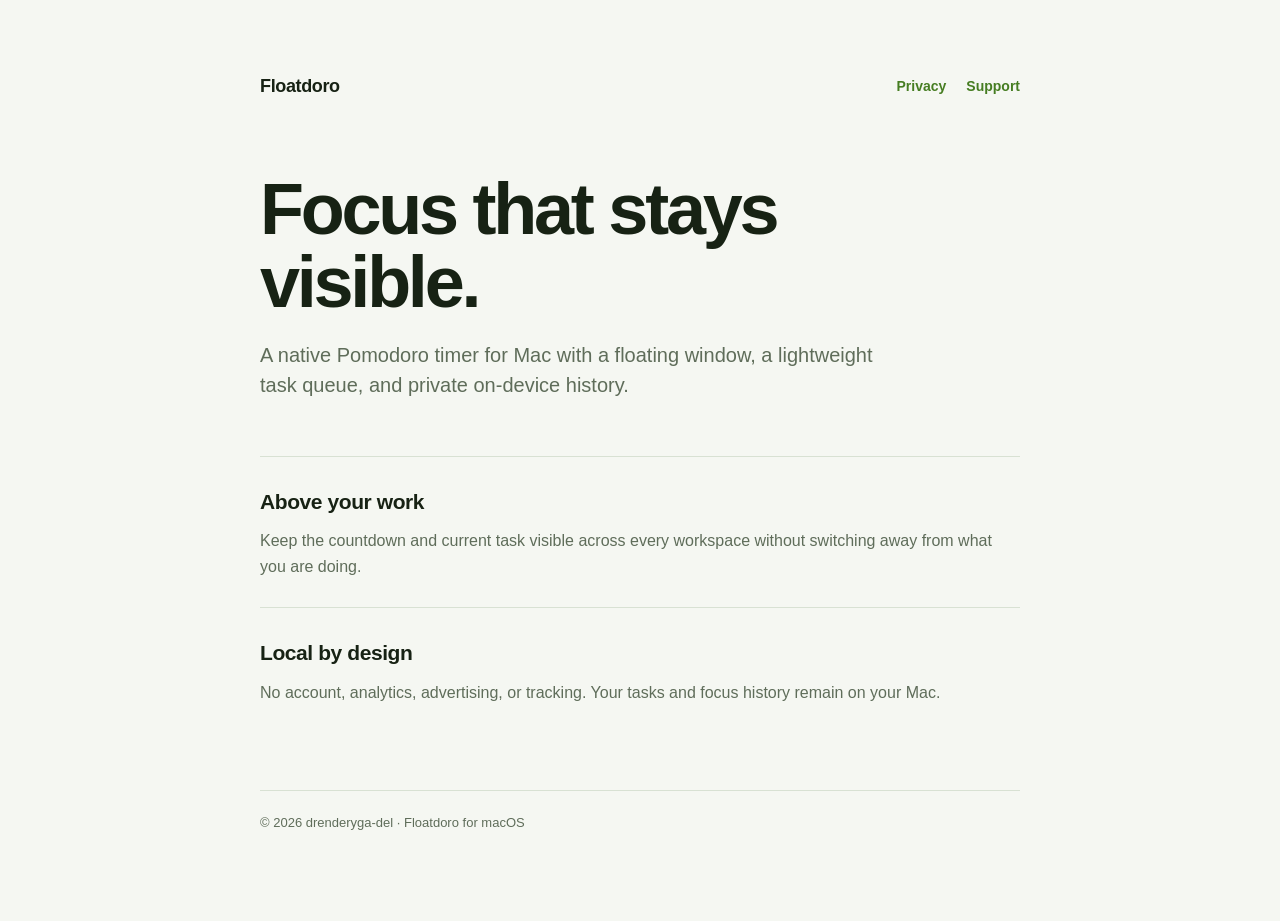
==== docs/index.html @ d27a7223 "Prepare Floatdoro App Store launch" ====
<!doctype html>
<html lang="en">
  <head>
    <meta charset="utf-8">
    <meta name="viewport" content="width=device-width, initial-scale=1">
    <meta name="description" content="Floatdoro is a private, local-first Pomodoro timer for Mac that stays above your work.">
    <title>Floatdoro — focus that stays visible</title>
    <link rel="stylesheet" href="styles.css">
  </head>
  <body>
    <main>
      <nav>
        <a class="brand" href="./">Floatdoro</a>
        <div class="links">
          <a href="privacy.html">Privacy</a>
          <a href="support.html">Support</a>
        </div>
      </nav>

      <div class="intro">
        <h1>Focus that stays visible.</h1>
        <p class="lede">A native Pomodoro timer for Mac with a floating window, a lightweight task queue, and private on-device history.</p>
      </div>

      <section>
        <h2>Above your work</h2>
        <p>Keep the countdown and current task visible across every workspace without switching away from what you are doing.</p>
      </section>
      <section>
        <h2>Local by design</h2>
        <p>No account, analytics, advertising, or tracking. Your tasks and focus history remain on your Mac.</p>
      </section>

      <footer>© 2026 drenderyga-del · Floatdoro for macOS</footer>
    </main>
  </body>
</html>
---- docs/styles.css ----
:root {
  color-scheme: light;
  --canvas: #f5f7f2;
  --surface: #ffffff;
  --ink: #172214;
  --muted: #5f6d5a;
  --accent: #467d22;
  --line: #d8e1d3;
}

* {
  box-sizing: border-box;
}

body {
  margin: 0;
  background: var(--canvas);
  color: var(--ink);
  font-family: -apple-system, BlinkMacSystemFont, "SF Pro Text", sans-serif;
  line-height: 1.6;
}

main {
  width: min(760px, calc(100% - 40px));
  margin: 0 auto;
  padding: 72px 0 88px;
}

nav {
  display: flex;
  align-items: center;
  justify-content: space-between;
  gap: 24px;
  margin-bottom: 72px;
}

.brand {
  color: var(--ink);
  font-size: 18px;
  font-weight: 750;
  letter-spacing: -0.02em;
  text-decoration: none;
}

.links {
  display: flex;
  gap: 20px;
}

.links a,
main a {
  color: var(--accent);
  font-weight: 650;
  text-underline-offset: 3px;
}

.links a {
  font-size: 14px;
  text-decoration: none;
}

.intro {
  margin-bottom: 56px;
}

h1 {
  max-width: 680px;
  margin: 0 0 20px;
  font-size: clamp(42px, 8vw, 72px);
  font-weight: 760;
  letter-spacing: -0.045em;
  line-height: 1.02;
}

.lede {
  max-width: 630px;
  margin: 0;
  color: var(--muted);
  font-size: 20px;
  line-height: 1.5;
}

section {
  padding: 28px 0;
  border-top: 1px solid var(--line);
}

h2 {
  margin: 0 0 10px;
  font-size: 21px;
  letter-spacing: -0.02em;
}

p,
ul {
  margin: 0;
  color: var(--muted);
}

ul {
  padding-left: 22px;
}

footer {
  margin-top: 56px;
  padding-top: 22px;
  border-top: 1px solid var(--line);
  color: var(--muted);
  font-size: 13px;
}

@media (max-width: 560px) {
  main {
    width: min(100% - 28px, 760px);
    padding-top: 28px;
  }

  nav {
    align-items: flex-start;
    flex-direction: column;
    margin-bottom: 48px;
  }

  h1 {
    font-size: 44px;
  }
}
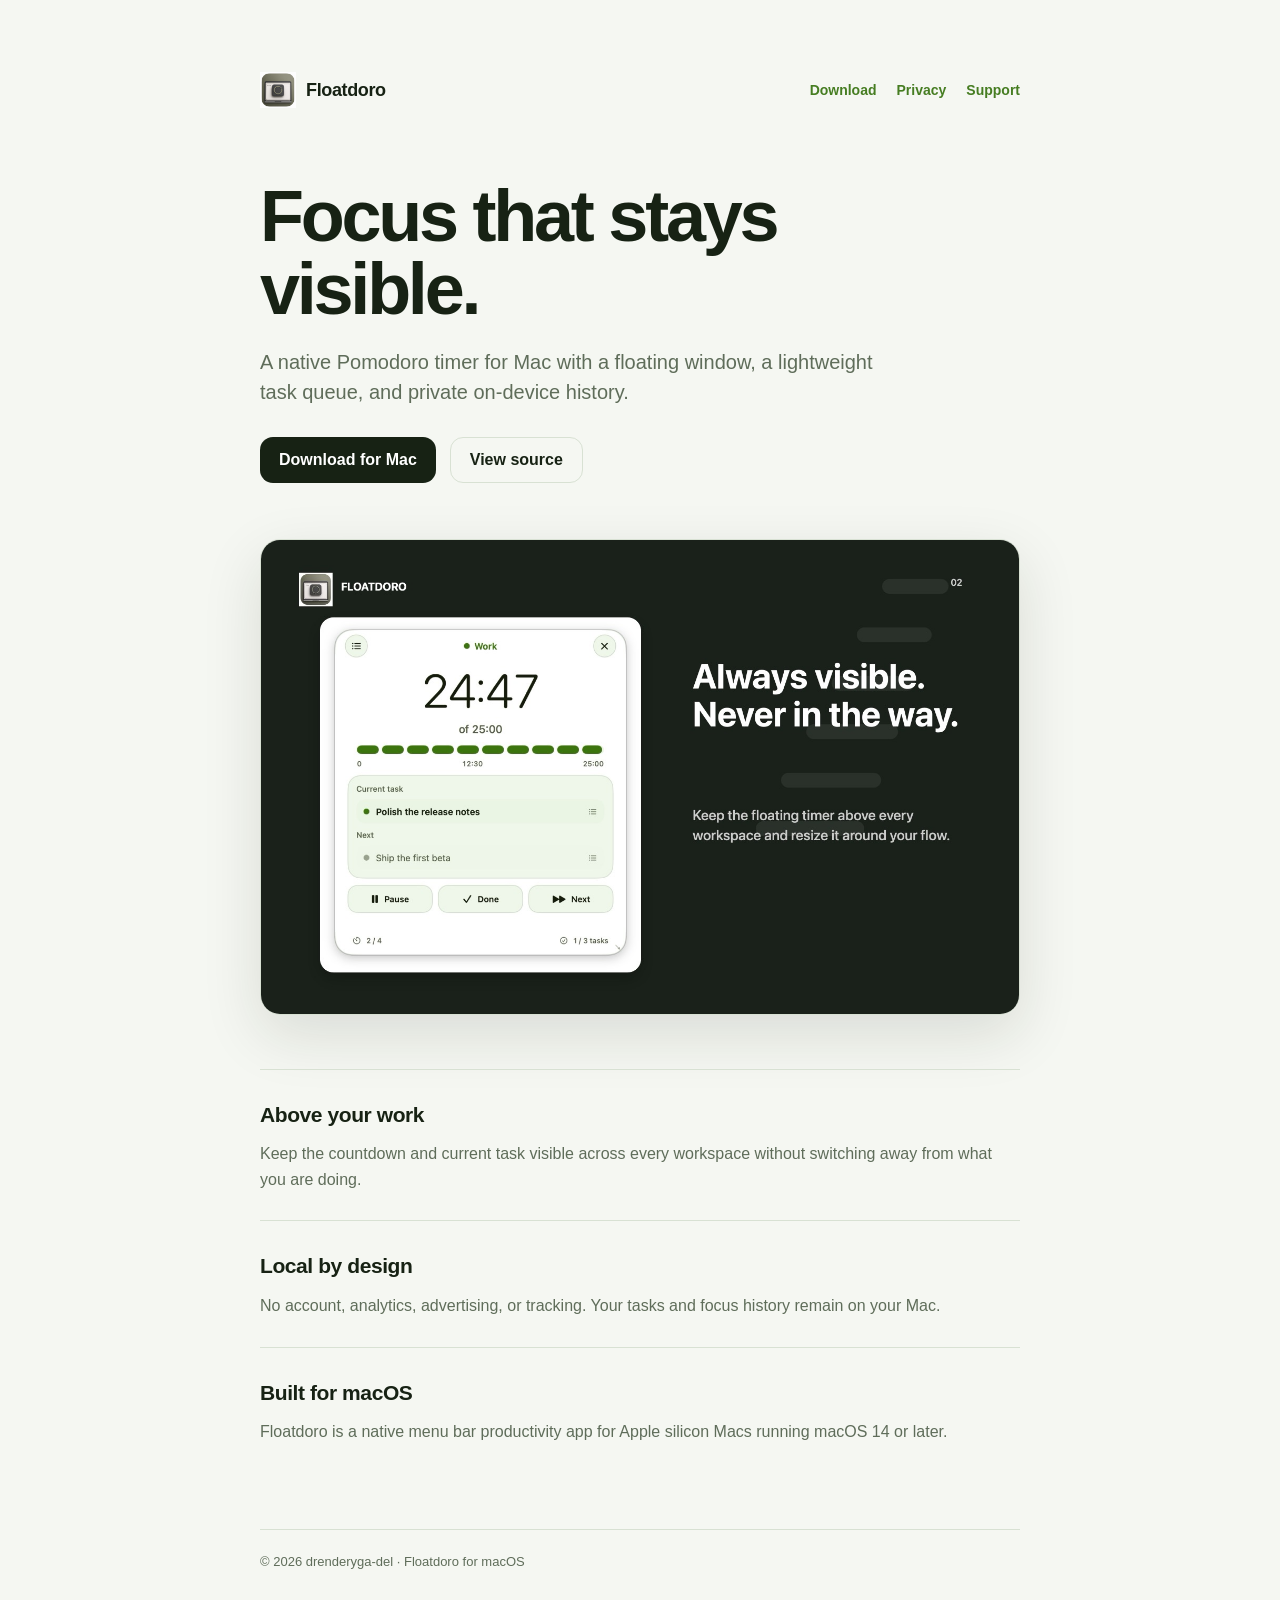
==== commit f602ab15: "Compact menu bar timer and improve site discovery" ====
--- a/docs/index.html
+++ b/docs/index.html
@@ -3,15 +3,49 @@
   <head>
     <meta charset="utf-8">
     <meta name="viewport" content="width=device-width, initial-scale=1">
-    <meta name="description" content="Floatdoro is a private, local-first Pomodoro timer for Mac that stays above your work.">
-    <title>Floatdoro — focus that stays visible</title>
+    <meta name="description" content="Floatdoro is a native floating Pomodoro timer for Mac. Keep your countdown and current task visible above every workspace.">
+    <link rel="canonical" href="https://drenderyga-del.github.io/floatdoro/">
+    <meta property="og:type" content="website">
+    <meta property="og:title" content="Floatdoro — floating Pomodoro timer for Mac">
+    <meta property="og:description" content="Keep your countdown and current task visible above every workspace.">
+    <meta property="og:url" content="https://drenderyga-del.github.io/floatdoro/">
+    <meta property="og:image" content="https://drenderyga-del.github.io/floatdoro/floatdoro-preview.jpg">
+    <meta name="twitter:card" content="summary_large_image">
+    <title>Floatdoro — floating Pomodoro timer for Mac</title>
     <link rel="stylesheet" href="styles.css">
+    <link rel="icon" href="floatdoro-icon.png">
+    <script type="application/ld+json">
+      {
+        "@context": "https://schema.org",
+        "@type": "SoftwareApplication",
+        "name": "Floatdoro",
+        "operatingSystem": "macOS 14 or later",
+        "applicationCategory": "ProductivityApplication",
+        "description": "A native floating Pomodoro timer for Mac with a task queue and private on-device history.",
+        "downloadUrl": "https://github.com/drenderyga-del/floatdoro/releases/latest",
+        "softwareVersion": "1.0.0",
+        "isAccessibleForFree": true,
+        "offers": {
+          "@type": "Offer",
+          "price": "0",
+          "priceCurrency": "USD"
+        },
+        "author": {
+          "@type": "Person",
+          "name": "drenderyga-del"
+        }
+      }
+    </script>
   </head>
   <body>
     <main>
       <nav>
-        <a class="brand" href="./">Floatdoro</a>
+        <a class="brand" href="./">
+          <img src="floatdoro-icon.png" width="36" height="36" alt="">
+          Floatdoro
+        </a>
         <div class="links">
+          <a href="https://github.com/drenderyga-del/floatdoro/releases/latest">Download</a>
           <a href="privacy.html">Privacy</a>
           <a href="support.html">Support</a>
         </div>
@@ -20,7 +54,13 @@
       <div class="intro">
         <h1>Focus that stays visible.</h1>
         <p class="lede">A native Pomodoro timer for Mac with a floating window, a lightweight task queue, and private on-device history.</p>
+        <div class="actions">
+          <a class="primary-action" href="https://github.com/drenderyga-del/floatdoro/releases/latest">Download for Mac</a>
+          <a class="secondary-action" href="https://github.com/drenderyga-del/floatdoro">View source</a>
+        </div>
       </div>
+
+      <img class="product-preview" src="floatdoro-preview.jpg" width="1440" height="900" alt="Floatdoro floating Pomodoro timer running on macOS">
 
       <section>
         <h2>Above your work</h2>
@@ -30,6 +70,10 @@
         <h2>Local by design</h2>
         <p>No account, analytics, advertising, or tracking. Your tasks and focus history remain on your Mac.</p>
       </section>
+      <section>
+        <h2>Built for macOS</h2>
+        <p>Floatdoro is a native menu bar productivity app for Apple silicon Macs running macOS 14 or later.</p>
+      </section>
 
       <footer>© 2026 drenderyga-del · Floatdoro for macOS</footer>
     </main>
--- a/docs/styles.css
+++ b/docs/styles.css
@@ -35,6 +35,9 @@
 }
 
 .brand {
+  display: inline-flex;
+  align-items: center;
+  gap: 10px;
   color: var(--ink);
   font-size: 18px;
   font-weight: 750;
@@ -61,6 +64,45 @@
 
 .intro {
   margin-bottom: 56px;
+}
+
+.actions {
+  display: flex;
+  flex-wrap: wrap;
+  align-items: center;
+  gap: 14px;
+  margin-top: 30px;
+}
+
+.primary-action,
+.secondary-action {
+  display: inline-flex;
+  align-items: center;
+  justify-content: center;
+  min-height: 46px;
+  padding: 0 19px;
+  border-radius: 13px;
+  text-decoration: none;
+}
+
+main .primary-action {
+  background: var(--ink);
+  color: white;
+}
+
+main .secondary-action {
+  border: 1px solid var(--line);
+  color: var(--ink);
+}
+
+.product-preview {
+  display: block;
+  width: 100%;
+  height: auto;
+  margin: 0 0 54px;
+  border: 1px solid var(--line);
+  border-radius: 20px;
+  box-shadow: 0 20px 60px rgb(23 34 20 / 12%);
 }
 
 h1 {
